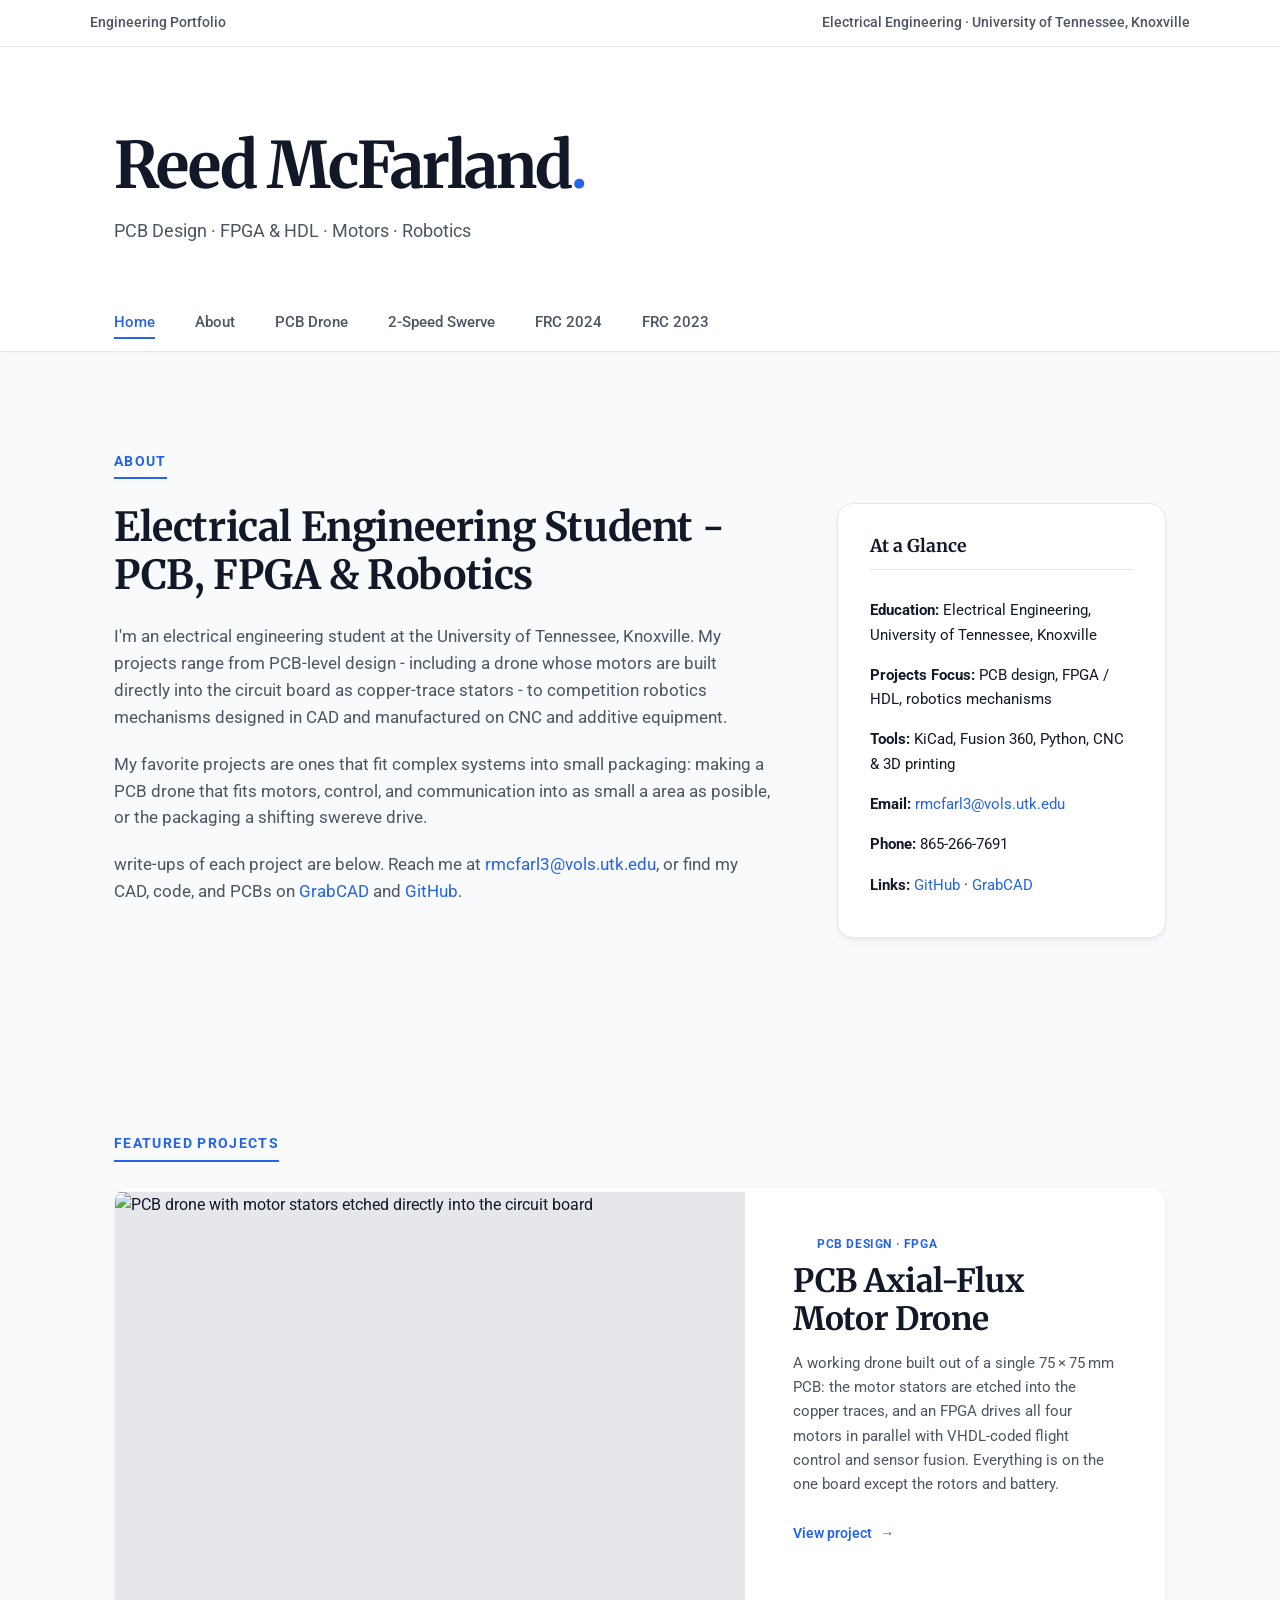
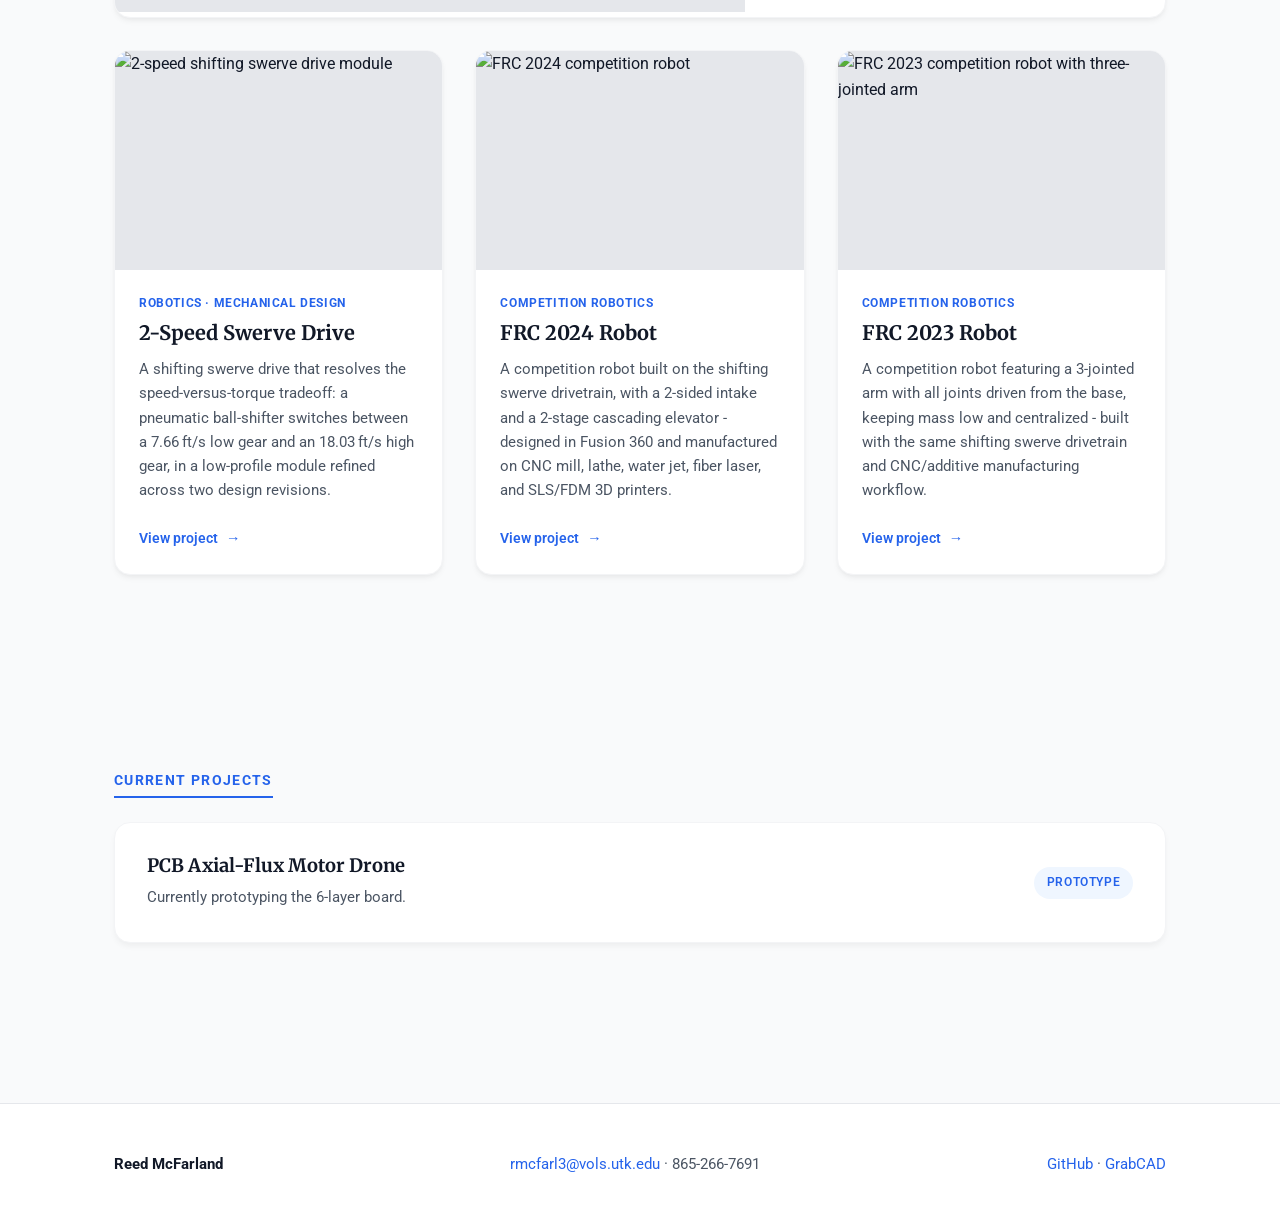
==== index.html @ 77e21d04 "Publish Portfolio" ====
<!DOCTYPE html>
<html lang="en">
<head>
  <meta charset="UTF-8">
  <meta name="viewport" content="width=device-width, initial-scale=1.0">
  <title>Reed McFarland — Electrical Engineering Portfolio</title>
  <meta name="description" content="Portfolio of Reed McFarland, electrical engineering student at the University of Tennessee, Knoxville: PCB design, FPGA/HDL, PCB motors, and competition robotics.">
  <link rel="preconnect" href="https://fonts.googleapis.com">
  <link rel="preconnect" href="https://fonts.gstatic.com" crossorigin>
  <link href="https://fonts.googleapis.com/css2?family=Merriweather:ital,wght@0,400;0,700;0,900;1,400&family=Roboto:wght@400;500;700&display=swap" rel="stylesheet">
  <link rel="stylesheet" href="css/style.css">
</head>
<body>

  <div class="top-bar">
    <div class="container top-bar-inner">
      <span>Engineering Portfolio</span>
      <span>Electrical Engineering &middot; University of Tennessee, Knoxville</span>
    </div>
  </div>

  <header class="masthead">
    <div class="container masthead-inner">
      <h1 class="masthead-title"><a href="index.html">Reed McFarland<span class="accent-dot">.</span></a></h1>
      <p class="masthead-tagline">PCB Design &middot; FPGA &amp; HDL &middot; Motors &middot; Robotics</p>
    </div>
  </header>

  <nav class="main-nav">
    <div class="container">
      <ul>
        <li><a href="index.html" class="active">Home</a></li>
        <li><a href="#about">About</a></li>
        <li><a href="projects/pcb-drone.html">PCB Drone</a></li>
        <li><a href="projects/shifting-swerve.html">2-Speed Swerve</a></li>
        <li><a href="projects/frc-2024.html">FRC 2024</a></li>
        <li><a href="projects/frc-2023.html">FRC 2023</a></li>
      </ul>
    </div>
  </nav>

  <main>

    <!-- ================= ABOUT ================= -->
    <section class="section" id="about">
      <div class="container">
        <span class="kicker">About</span>
        <div class="editorial-intro">
          <div>
            <h2>Electrical Engineering Student - PCB, FPGA &amp; Robotics</h2>
            <p>I'm an electrical engineering student at the University of Tennessee, Knoxville. My projects range from PCB-level design - including a drone whose motors are built directly into the circuit board as copper-trace stators - to competition robotics mechanisms designed in CAD and manufactured on CNC and additive equipment.</p>
            <p>My favorite projects are ones that fit complex systems into small packaging: making a PCB drone that fits motors, control, and communication into as small a area as posible, or the packaging a shifting swereve drive.</p>
            <p> write-ups of each project are below. Reach me at <a href="mailto:rmcfarl3@vols.utk.edu">rmcfarl3@vols.utk.edu</a>, or find my CAD, code, and PCBs on <a href="https://grabcad.com/reed_mcfarland-1">GrabCAD</a> and <a href="https://github.com/ReedMcfarland">GitHub</a>.</p>
          </div>
          <aside class="intro-sidebar">
            <h3>At a Glance</h3>
            <ul>
              <li><strong>Education:</strong> Electrical Engineering, University of Tennessee, Knoxville</li>
              <li><strong>Projects Focus:</strong> PCB design, FPGA / HDL, robotics mechanisms</li>
              <li><strong>Tools:</strong> KiCad, Fusion 360, Python, CNC &amp; 3D printing</li>
              <li><strong>Email:</strong> <a href="mailto:rmcfarl3@vols.utk.edu">rmcfarl3@vols.utk.edu</a></li>
              <li><strong>Phone:</strong> 865-266-7691</li>
              <li><strong>Links:</strong> <a href="https://github.com/ReedMcfarland">GitHub</a> &middot; <a href="https://grabcad.com/reed_mcfarland-1">GrabCAD</a></li>
            </ul>
          </aside>
        </div>
      </div>
    </section>

    <!-- ================= PROJECTS ================= -->
    <section class="section" id="projects">
      <div class="container">
        <span class="kicker">Featured Projects</span>

        <div class="project-grid">

          <!-- Lead feature -->
          <article class="feature-card lead">
            <figure class="figure">
              <div class="img-placeholder" data-label="Photo: pcb-drone.jpg">
                <img src="assets/images/pcb-drone.jpg" alt="PCB drone with motor stators etched directly into the circuit board">
              </div>
              <figcaption class="caption">The PCB drone: motor stators, control electronics, IMU, and radio on a single 75&thinsp;&times;&thinsp;75&thinsp;mm board.</figcaption>
            </figure>
            <div>
              <p class="card-kicker">PCB Design &middot; FPGA</p>
              <h3><a href="projects/pcb-drone.html">PCB Axial-Flux Motor Drone</a></h3>
              <p class="dek">A working drone built out of a single 75&thinsp;&times;&thinsp;75&thinsp;mm PCB: the motor stators are etched into the  copper traces, and an FPGA drives all four motors in parallel with VHDL-coded flight control and sensor fusion. Everything is on the one board except the rotors and battery.</p>
              <a class="read-more" href="projects/pcb-drone.html">View project</a>
            </div>
          </article>

          <!-- Feature 2 -->
          <article class="feature-card">
            <figure class="figure">
              <div class="img-placeholder" data-label="Photo: swerve-drive.jpg">
                <img src="assets/images/swerve-drive.jpg" alt="2-speed shifting swerve drive module">
              </div>
              <figcaption class="caption">The 2-speed swerve module: inverted-style design with a pneumatically actuated ball-shifter.</figcaption>
            </figure>
            <p class="card-kicker">Robotics &middot; Mechanical Design</p>
            <h3><a href="projects/shifting-swerve.html">2-Speed Swerve Drive</a></h3>
            <p class="dek">A shifting swerve drive that resolves the speed-versus-torque tradeoff: a pneumatic ball-shifter switches between a 7.66&thinsp;ft/s low gear and an 18.03&thinsp;ft/s high gear, in a low-profile module refined across two design revisions.</p>
            <a class="read-more" href="projects/shifting-swerve.html">View project</a>
          </article>

          <!-- Feature 3 -->
          <article class="feature-card">
            <figure class="figure">
              <div class="img-placeholder" data-label="Photo: frc-2024.jpg">
                <img src="assets/images/frc-2024.jpg" alt="FRC 2024 competition robot">
              </div>
              <figcaption class="caption">The 2024 robot: shifting swerve drivetrain, 2-sided intake, and 2-stage cascading elevator.</figcaption>
            </figure>
            <p class="card-kicker">Competition Robotics</p>
            <h3><a href="projects/frc-2024.html">FRC 2024 Robot</a></h3>
            <p class="dek">A competition robot built on the shifting swerve drivetrain, with a 2-sided intake and a 2-stage cascading elevator - designed in Fusion 360 and manufactured on CNC mill, lathe, water jet, fiber laser, and SLS/FDM 3D printers.</p>
            <a class="read-more" href="projects/frc-2024.html">View project</a>
          </article>

          <!-- Feature 4 -->
          <article class="feature-card">
            <figure class="figure">
              <div class="img-placeholder" data-label="Photo: frc-2023.jpg">
                <img src="assets/images/frc-2023.jpg" alt="FRC 2023 competition robot with three-jointed arm">
              </div>
              <figcaption class="caption">The 2023 robot's 3-jointed arm, with every joint driven from the base.</figcaption>
            </figure>
            <p class="card-kicker">Competition Robotics</p>
            <h3><a href="projects/frc-2023.html">FRC 2023 Robot</a></h3>
            <p class="dek">A competition robot featuring a 3-jointed arm with all joints driven from the base, keeping mass low and centralized - built with the same shifting swerve drivetrain and CNC/additive manufacturing workflow.</p>
            <a class="read-more" href="projects/frc-2023.html">View project</a>
          </article>

        </div>
      </div>
    </section>

    <!-- ================= CURRENT PROJECTS ================= -->
    <section class="section" id="current">
      <div class="container">
        <span class="kicker">Current Projects</span>
        <ul class="current-list">
          <li class="current-item">
            <div>
              <h3>PCB Axial-Flux Motor Drone</h3>
              <p>Currently prototyping the 6-layer board.</p>
            </div>
            <span class="status-tag">Prototype</span>
          </li>
        </ul>
      </div>
    </section>

  </main>

  <footer class="site-footer">
    <div class="container footer-inner">
      <span class="footer-brand">Reed McFarland</span>
      <span><a href="mailto:rmcfarl3@vols.utk.edu">rmcfarl3@vols.utk.edu</a> &middot; 865-266-7691</span>
      <span><a href="https://github.com/ReedMcfarland">GitHub</a> &middot; <a href="https://grabcad.com/reed_mcfarland-1">GrabCAD</a></span>
    </div>
  </footer>

</body>
</html>
---- css/style.css ----
/* ==========================================================================
   REED McFARLAND — EE PORTFOLIO
   Modern Portfolio Theme
   ========================================================================== */

:root {
  --ink: #111827;
  --ink-soft: #4b5563;
  --paper: #ffffff;
  --bg-subtle: #f9fafb;
  --accent: #2563eb;          /* Modern Tech Blue */
  --accent-dark: #1d4ed8;
  --rule: #e5e7eb;            
  --rule-light: #f3f4f6;
  --placeholder: #e5e7eb;     
  --serif: "Merriweather", Georgia, "Times New Roman", serif;
  --sans: "Roboto", "Helvetica Neue", Helvetica, Arial, sans-serif;
}

* {
  margin: 0;
  padding: 0;
  box-sizing: border-box;
}

html {
  -webkit-text-size-adjust: 100%;
  scroll-behavior: smooth;
}

body {
  font-family: var(--sans);
  font-size: 1rem;
  line-height: 1.6;
  color: var(--ink);
  background: var(--bg-subtle);
}

h1, h2, h3, h4 {
  font-family: var(--serif);
  font-weight: 700;
  line-height: 1.2;
  color: var(--ink);
}

a {
  color: var(--accent);
  text-decoration: none;
  transition: color 0.2s ease;
}

a:hover {
  color: var(--accent-dark);
}

img {
  max-width: 100%;
  display: block;
  border-radius: 12px;
}

.container {
  max-width: 1100px;
  margin: 0 auto;
  padding: 0 1.5rem;
}

/* --------------------------------------------------------------------------
   Masthead & navigation
   -------------------------------------------------------------------------- */

.top-bar {
  background: var(--paper);
  border-bottom: 1px solid var(--rule);
}

.top-bar-inner {
  display: flex;
  justify-content: space-between;
  align-items: center;
  padding: 0.75rem 0;
  font-size: 0.85rem;
  font-weight: 500;
  color: var(--ink-soft);
}

.masthead {
  background: var(--paper);
  padding: 5rem 0 3rem;
}

.masthead-inner {
  display: flex;
  flex-direction: column;
  gap: 0.75rem;
}

.masthead-title {
  font-size: clamp(2.5rem, 5vw, 4.5rem);
  letter-spacing: -0.03em;
}

.masthead-title a {
  color: var(--ink);
}

.masthead-title .accent-dot {
  color: var(--accent);
}

.masthead-tagline {
  font-size: 1.15rem;
  color: var(--ink-soft);
  font-weight: 400;
}

.main-nav {
  background: var(--paper);
  border-bottom: 1px solid var(--rule);
  position: sticky;
  top: 0;
  z-index: 100;
  box-shadow: 0 1px 2px rgba(0,0,0,0.02);
}

.main-nav ul {
  list-style: none;
  display: flex;
  gap: 2.5rem;
  padding: 1rem 0;
}

.main-nav a {
  font-size: 0.95rem;
  font-weight: 500;
  color: var(--ink-soft);
  padding-bottom: 0.5rem;
  transition: color 0.2s ease;
}

.main-nav a:hover,
.main-nav a.active {
  color: var(--accent);
  box-shadow: inset 0 -2px 0 var(--accent);
}

/* --------------------------------------------------------------------------
   Section headers
   -------------------------------------------------------------------------- */

.section {
  padding: 6rem 0;
}

.kicker {
  display: inline-block;
  font-size: 0.85rem;
  font-weight: 700;
  letter-spacing: 0.1em;
  text-transform: uppercase;
  color: var(--accent);
  margin-bottom: 1.5rem;
  border-bottom: 2px solid var(--accent);
  padding-bottom: 0.3rem;
}

/* --------------------------------------------------------------------------
   About 
   -------------------------------------------------------------------------- */

.editorial-intro {
  display: grid;
  grid-template-columns: 2fr 1fr;
  gap: 4rem;
  align-items: start;
}

.editorial-intro h2 {
  font-size: clamp(1.8rem, 3.5vw, 2.5rem);
  margin-bottom: 1.5rem;
  letter-spacing: -0.01em;
}

.editorial-intro p {
  margin-bottom: 1.25rem;
  font-size: 1.05rem;
  color: var(--ink-soft);
}

.editorial-intro .lede,
.editorial-intro .drop-cap::first-letter {
  font-style: normal;
  font-family: inherit;
  font-weight: inherit;
  font-size: inherit;
  float: none;
  line-height: inherit;
  padding: 0;
  color: inherit;
}

.intro-sidebar {
  background: var(--paper);
  padding: 2rem;
  border-radius: 16px;
  box-shadow: 0 4px 6px -1px rgba(0, 0, 0, 0.05), 0 2px 4px -1px rgba(0, 0, 0, 0.03);
  border: 1px solid var(--rule);
}

.intro-sidebar h3 {
  font-size: 1.1rem;
  margin-bottom: 1.25rem;
  padding-bottom: 0.75rem;
  border-bottom: 1px solid var(--rule);
}

.intro-sidebar ul {
  list-style: none;
}

.intro-sidebar li {
  padding: 0.5rem 0;
  font-size: 0.95rem;
}

/* --------------------------------------------------------------------------
   Project grid — Modern Cards
   -------------------------------------------------------------------------- */

.project-grid {
  display: grid;
  grid-template-columns: repeat(3, 1fr);
  gap: 2rem;
}

.feature-card {
  display: flex;
  flex-direction: column;
  background: var(--paper);
  border-radius: 16px;
  overflow: hidden;
  box-shadow: 0 4px 6px -1px rgba(0, 0, 0, 0.05), 0 2px 4px -1px rgba(0, 0, 0, 0.03);
  border: 1px solid var(--rule-light);
  transition: transform 0.2s ease, box-shadow 0.2s ease;
}

.feature-card:hover {
  transform: translateY(-4px);
  box-shadow: 0 10px 15px -3px rgba(0, 0, 0, 0.1), 0 4px 6px -2px rgba(0, 0, 0, 0.05);
}

.feature-card .figure {
  margin: 0;
}

.feature-card .figure img {
  border-radius: 0;
}

.feature-card .caption {
  display: none; /* Hide captions on cards to make them cleaner */
}

.feature-card > div, 
.feature-card > h3, 
.feature-card > p, 
.feature-card > a {
  padding: 0 1.5rem;
}

.feature-card.lead {
  grid-column: 1 / -1;
  display: grid;
  grid-template-columns: 3fr 2fr;
  align-items: center;
  gap: 0;
}

.feature-card.lead > div {
  padding: 3rem;
}

.feature-card .card-kicker {
  font-size: 0.75rem;
  font-weight: 700;
  letter-spacing: 0.05em;
  text-transform: uppercase;
  color: var(--accent);
  padding: 1.5rem 1.5rem 0;
  margin-bottom: 0.5rem;
}

.feature-card.lead .card-kicker {
  padding-top: 0;
}

.feature-card h3 {
  font-size: 1.25rem;
  margin-bottom: 0.75rem;
}

.feature-card.lead h3 {
  font-size: 2rem;
  letter-spacing: -0.01em;
}

.feature-card h3 a {
  color: var(--ink);
}

.feature-card h3 a:hover {
  color: var(--accent);
}

.feature-card .dek {
  font-size: 0.95rem;
  color: var(--ink-soft);
  margin-bottom: 1.5rem;
  flex-grow: 1;
}

.read-more {
  font-size: 0.9rem;
  font-weight: 600;
  margin-bottom: 1.5rem;
  display: inline-flex;
  align-items: center;
  color: var(--accent);
}

.read-more::after {
  content: " \2192";
  margin-left: 0.5rem;
  transition: transform 0.2s ease;
}

.read-more:hover::after {
  transform: translateX(4px);
}

/* --------------------------------------------------------------------------
   Current projects 
   -------------------------------------------------------------------------- */

.current-list {
  list-style: none;
  background: var(--paper);
  border-radius: 16px;
  padding: 0 2rem;
  box-shadow: 0 4px 6px -1px rgba(0, 0, 0, 0.05);
  border: 1px solid var(--rule-light);
}

.current-item {
  display: flex;
  justify-content: space-between;
  align-items: center;
  gap: 2rem;
  padding: 2rem 0;
  border-bottom: 1px solid var(--rule-light);
}

.current-item:last-child {
  border-bottom: none;
}

.current-item h3 {
  font-size: 1.15rem;
  margin-bottom: 0.5rem;
}

.current-item p {
  font-size: 0.95rem;
  color: var(--ink-soft);
  max-width: 70ch;
}

.status-tag {
  font-size: 0.75rem;
  font-weight: 600;
  text-transform: uppercase;
  letter-spacing: 0.05em;
  color: var(--accent);
  background: #eff6ff;
  padding: 0.4rem 0.8rem;
  border-radius: 9999px;
  white-space: nowrap;
}

/* --------------------------------------------------------------------------
   Images & captions
   -------------------------------------------------------------------------- */

.img-placeholder {
  position: relative;
  width: 100%;
  aspect-ratio: 3 / 2;
  background: var(--placeholder);
  overflow: hidden;
}

.img-placeholder img {
  position: absolute;
  inset: 0;
  width: 100%;
  height: 100%;
  object-fit: cover;
  z-index: 1;
}

.caption {
  font-size: 0.85rem;
  color: var(--ink-soft);
  padding: 0.75rem 1.5rem 1.5rem;
  text-align: center;
}

/* --------------------------------------------------------------------------
   Article pages (project sub-pages)
   -------------------------------------------------------------------------- */

.article-header {
  padding: 4rem 0 2rem;
}

.article-header h1 {
  font-size: clamp(2rem, 4.5vw, 3.5rem);
  max-width: 20ch;
  margin-bottom: 1rem;
  letter-spacing: -0.02em;
}

.article-header .dek {
  font-size: 1.15rem;
  color: var(--ink-soft);
  max-width: 65ch;
  margin-bottom: 1.5rem;
}

.byline {
  font-size: 0.95rem;
  color: var(--ink-soft);
  display: flex;
  align-items: center;
  gap: 0.5rem;
}

.byline .author {
  color: var(--ink);
  font-weight: 600;
}

.back-link {
  display: inline-flex;
  align-items: center;
  font-size: 0.95rem;
  font-weight: 500;
  margin: 2rem 0 0;
  color: var(--ink-soft);
}

.back-link::before {
  content: "\2190";
  margin-right: 0.5rem;
  transition: transform 0.2s ease;
}

.back-link:hover {
  color: var(--accent);
}

.back-link:hover::before {
  transform: translateX(-4px);
}

.article-body {
  display: grid;
  grid-template-columns: minmax(0, 2fr) minmax(240px, 1fr);
  gap: 4rem;
  padding: 3rem 0;
}

.article-text h2 {
  font-size: 1.75rem;
  margin: 2.5rem 0 1rem;
  letter-spacing: -0.01em;
}

.article-text h2:first-child {
  margin-top: 0;
}

.article-text p {
  margin-bottom: 1.25rem;
  font-size: 1.05rem;
}

.article-text ul {
  margin: 0 0 1.25rem 1.5rem;
  font-size: 1.05rem;
}

.article-text li {
  margin-bottom: 0.5rem;
}

/* Technical specifications table */

.spec-box {
  background: var(--paper);
  padding: 2rem;
  border-radius: 16px;
  box-shadow: 0 4px 6px -1px rgba(0, 0, 0, 0.05);
  border: 1px solid var(--rule-light);
  margin-bottom: 2.5rem;
}

.spec-box h3 {
  font-size: 1.1rem;
  margin-bottom: 1rem;
  border-bottom: 1px solid var(--rule);
  padding-bottom: 0.75rem;
}

.spec-table {
  width: 100%;
  border-collapse: collapse;
  font-size: 0.9rem;
}

.spec-table th,
.spec-table td {
  text-align: left;
  padding: 0.75rem 0;
  border-bottom: 1px solid var(--rule-light);
  vertical-align: top;
}

.spec-table th {
  font-weight: 600;
  padding-right: 1.5rem;
  color: var(--ink);
}

.spec-table td {
  color: var(--ink-soft);
}

.pull-quote {
  font-size: 1.5rem;
  font-weight: 500;
  line-height: 1.5;
  border-left: 4px solid var(--accent);
  padding: 0.5rem 0 0.5rem 1.5rem;
  margin: 3rem 0;
  color: var(--ink);
  background: linear-gradient(90deg, rgba(37, 99, 235, 0.05) 0%, transparent 100%);
  border-top: none;
  border-bottom: none;
}

/* --------------------------------------------------------------------------
   Footer
   -------------------------------------------------------------------------- */

.site-footer {
  background: var(--paper);
  border-top: 1px solid var(--rule);
  padding: 3rem 0;
  margin-top: 4rem;
}

.site-footer .footer-inner {
  display: flex;
  flex-wrap: wrap;
  justify-content: space-between;
  gap: 1rem;
  font-size: 0.95rem;
  color: var(--ink-soft);
}

.site-footer .footer-brand {
  font-weight: 700;
  color: var(--ink);
}

/* --------------------------------------------------------------------------
   Responsive
   -------------------------------------------------------------------------- */

@media (max-width: 820px) {
  .project-grid {
    grid-template-columns: 1fr;
  }

  .feature-card.lead {
    grid-template-columns: 1fr;
  }
  
  .feature-card.lead > div {
    padding: 2rem 1.5rem;
  }

  .editorial-intro {
    grid-template-columns: 1fr;
    gap: 2.5rem;
  }
  
  .article-body {
    grid-template-columns: 1fr;
  }

  .main-nav ul {
    gap: 1.25rem;
    flex-wrap: wrap;
  }
  
  .current-item {
    flex-direction: column;
    align-items: flex-start;
  }
}
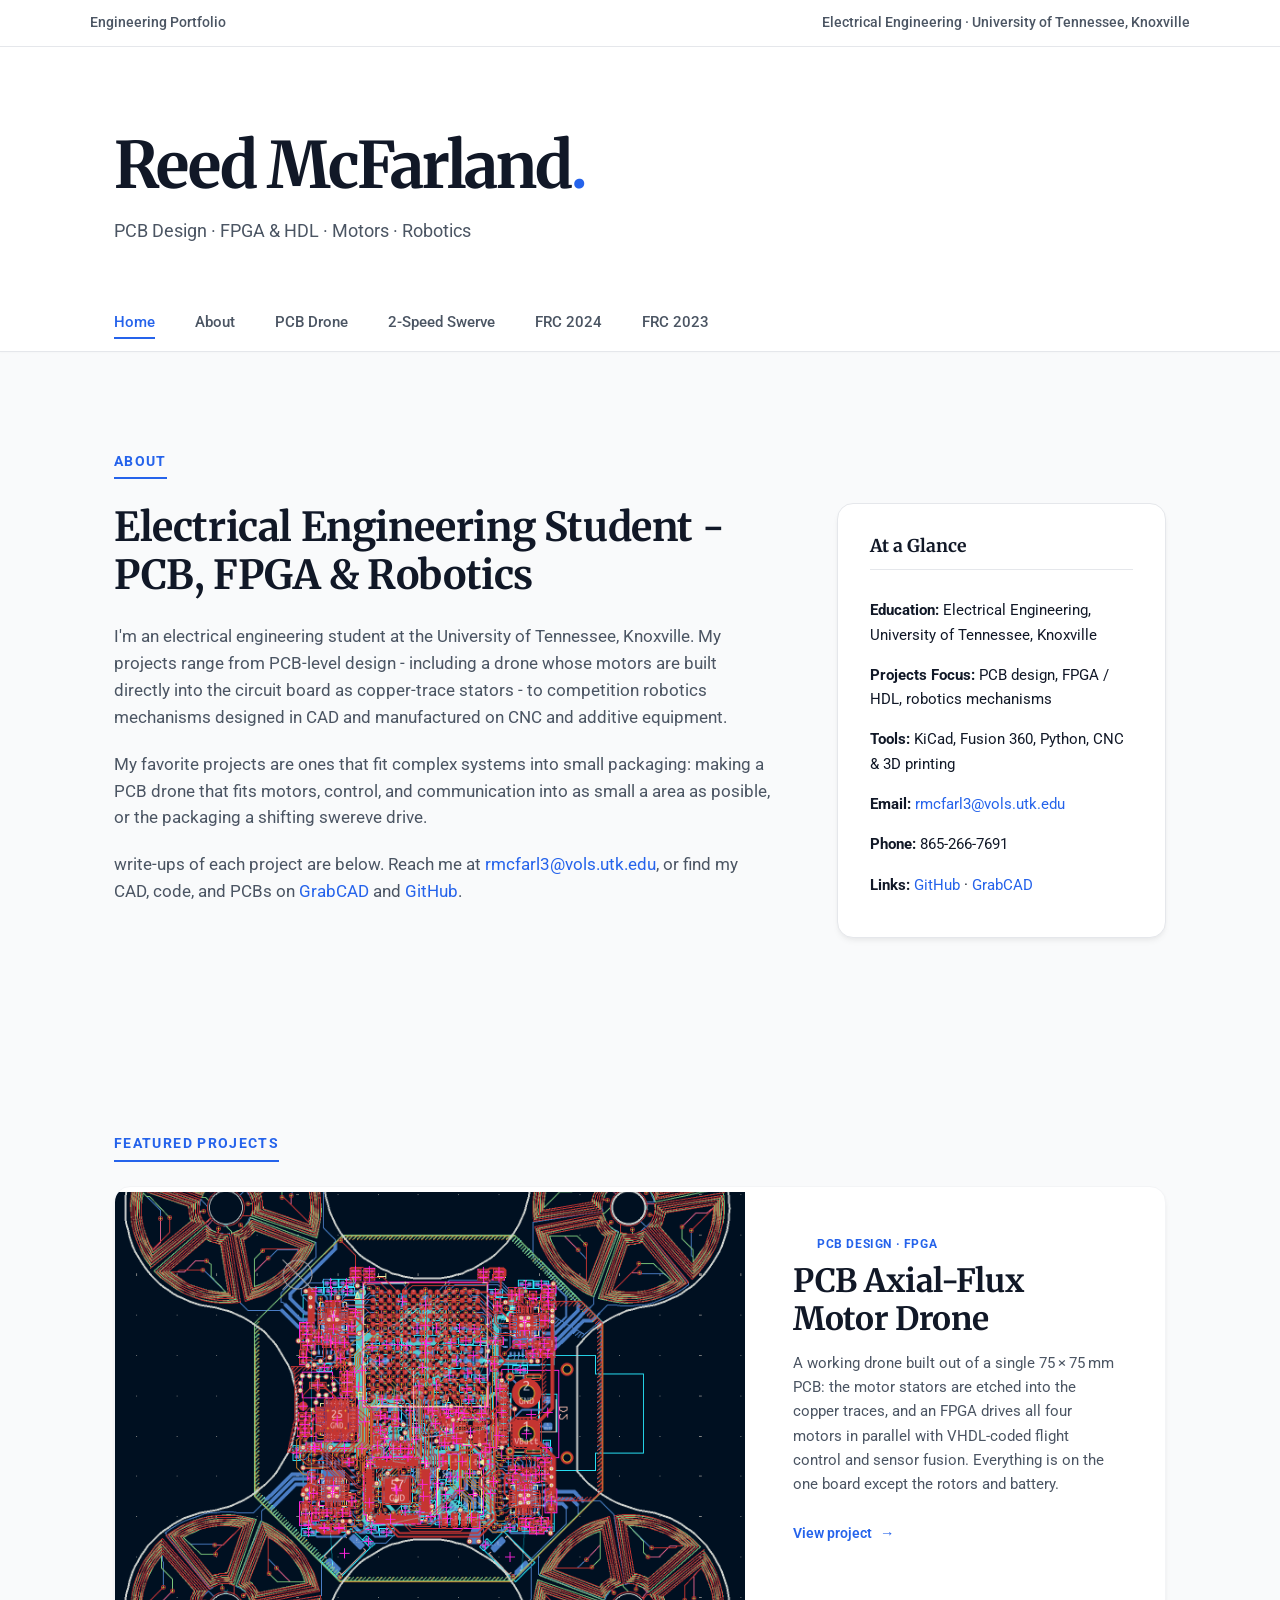
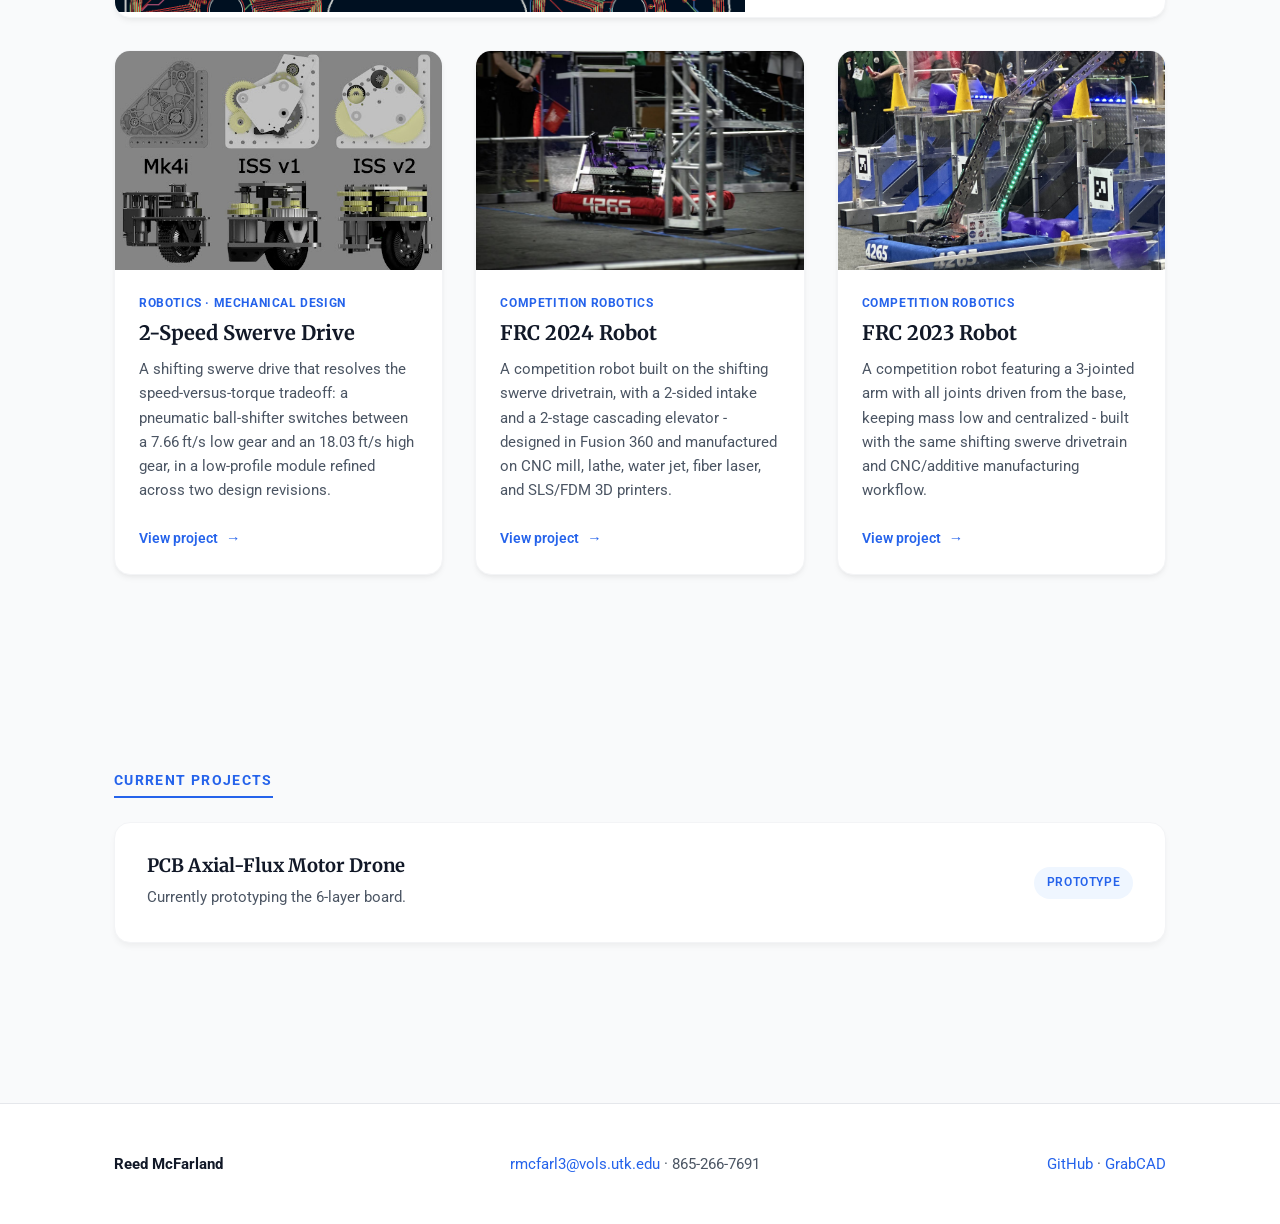
==== commit 8c5cfa58: "commit" ====
--- a/index.html
+++ b/index.html
@@ -78,7 +78,7 @@
           <article class="feature-card lead">
             <figure class="figure">
               <div class="img-placeholder" data-label="Photo: pcb-drone.jpg">
-                <img src="assets/images/pcb-drone.jpg" alt="PCB drone with motor stators etched directly into the circuit board">
+                <img src="assets/images/PCB_DRONE_LAYOUT_1.png" alt="PCB drone with motor stators etched directly into the circuit board">
               </div>
               <figcaption class="caption">The PCB drone: motor stators, control electronics, IMU, and radio on a single 75&thinsp;&times;&thinsp;75&thinsp;mm board.</figcaption>
             </figure>
@@ -94,7 +94,7 @@
           <article class="feature-card">
             <figure class="figure">
               <div class="img-placeholder" data-label="Photo: swerve-drive.jpg">
-                <img src="assets/images/swerve-drive.jpg" alt="2-speed shifting swerve drive module">
+                <img src="assets/images/ISS_comparison.jpg" alt="2-speed shifting swerve drive module">
               </div>
               <figcaption class="caption">The 2-speed swerve module: inverted-style design with a pneumatically actuated ball-shifter.</figcaption>
             </figure>
@@ -108,7 +108,7 @@
           <article class="feature-card">
             <figure class="figure">
               <div class="img-placeholder" data-label="Photo: frc-2024.jpg">
-                <img src="assets/images/frc-2024.jpg" alt="FRC 2024 competition robot">
+                <img src="assets/images/2024_robot-1.jpeg" alt="FRC 2024 competition robot">
               </div>
               <figcaption class="caption">The 2024 robot: shifting swerve drivetrain, 2-sided intake, and 2-stage cascading elevator.</figcaption>
             </figure>
@@ -122,7 +122,7 @@
           <article class="feature-card">
             <figure class="figure">
               <div class="img-placeholder" data-label="Photo: frc-2023.jpg">
-                <img src="assets/images/frc-2023.jpg" alt="FRC 2023 competition robot with three-jointed arm">
+                <img src="assets/images/2023_robot_1.jpeg" alt="FRC 2023 competition robot with three-jointed arm">
               </div>
               <figcaption class="caption">The 2023 robot's 3-jointed arm, with every joint driven from the base.</figcaption>
             </figure>
